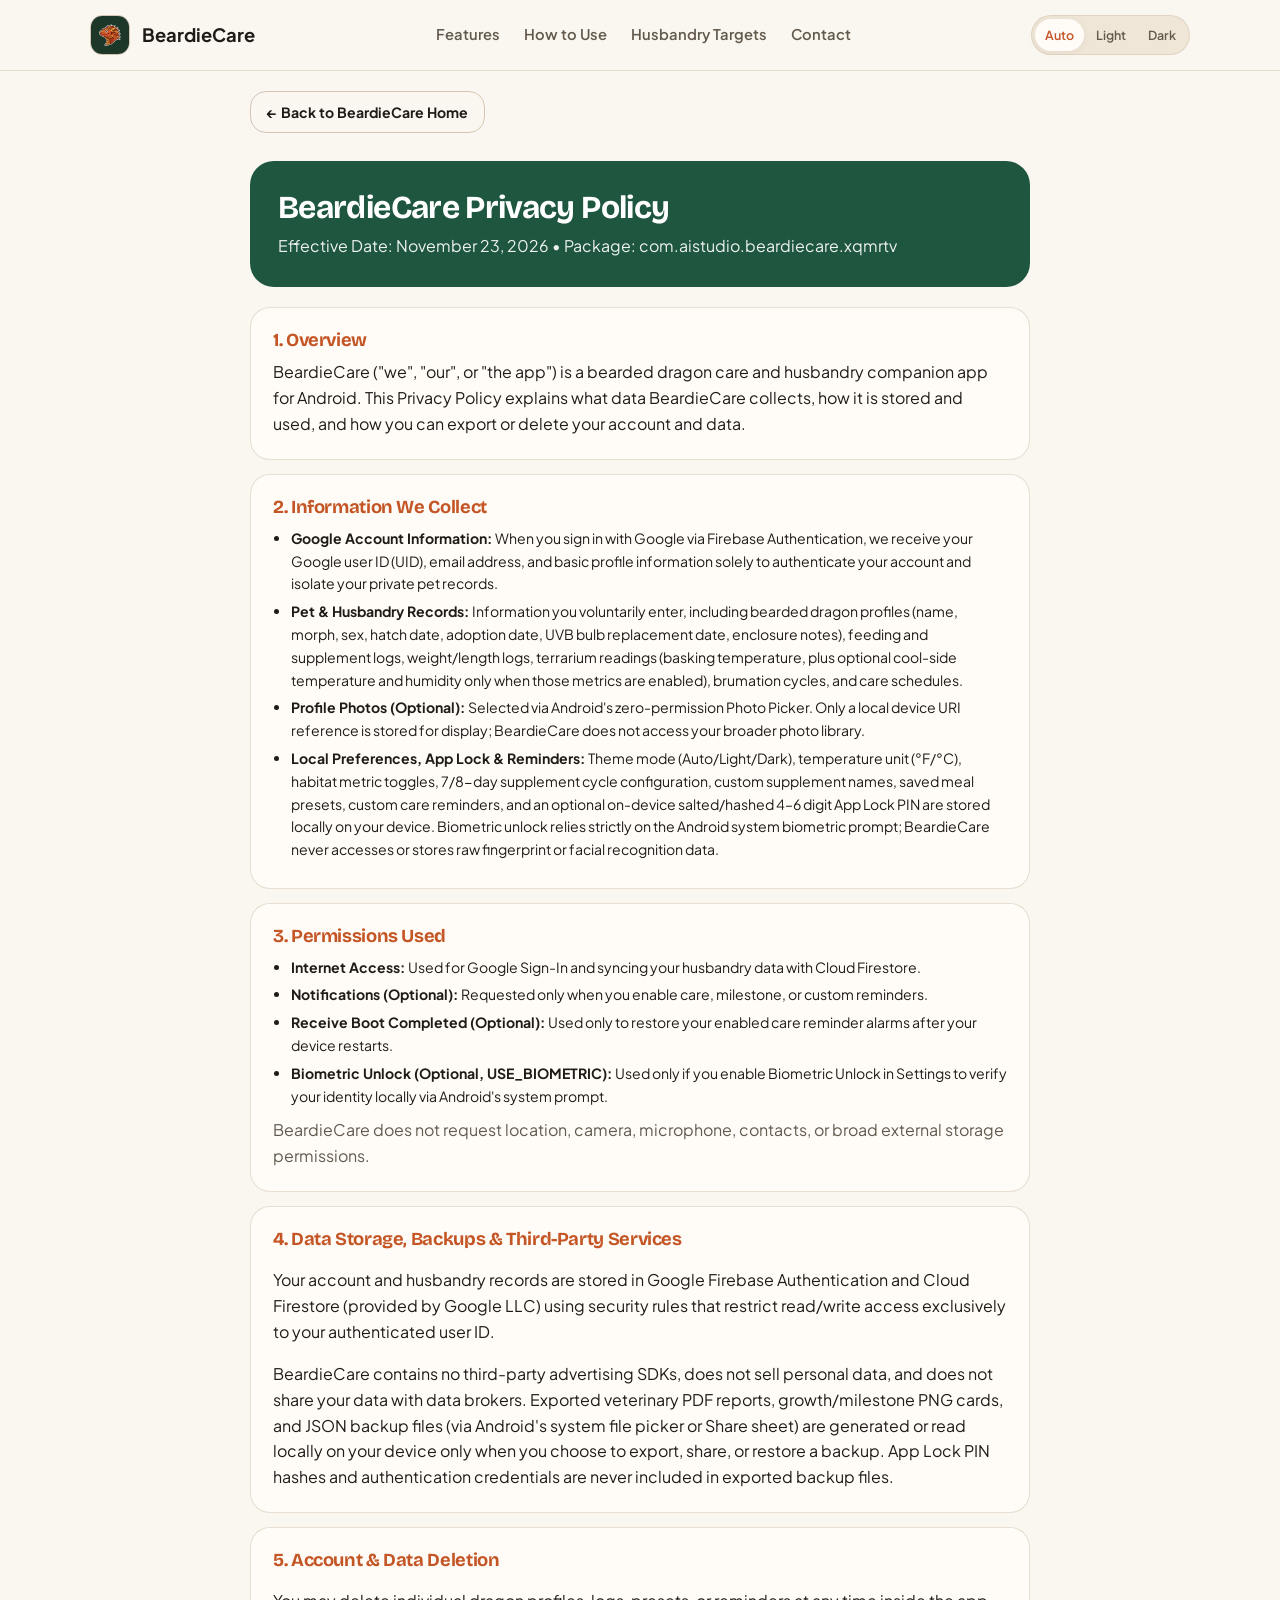
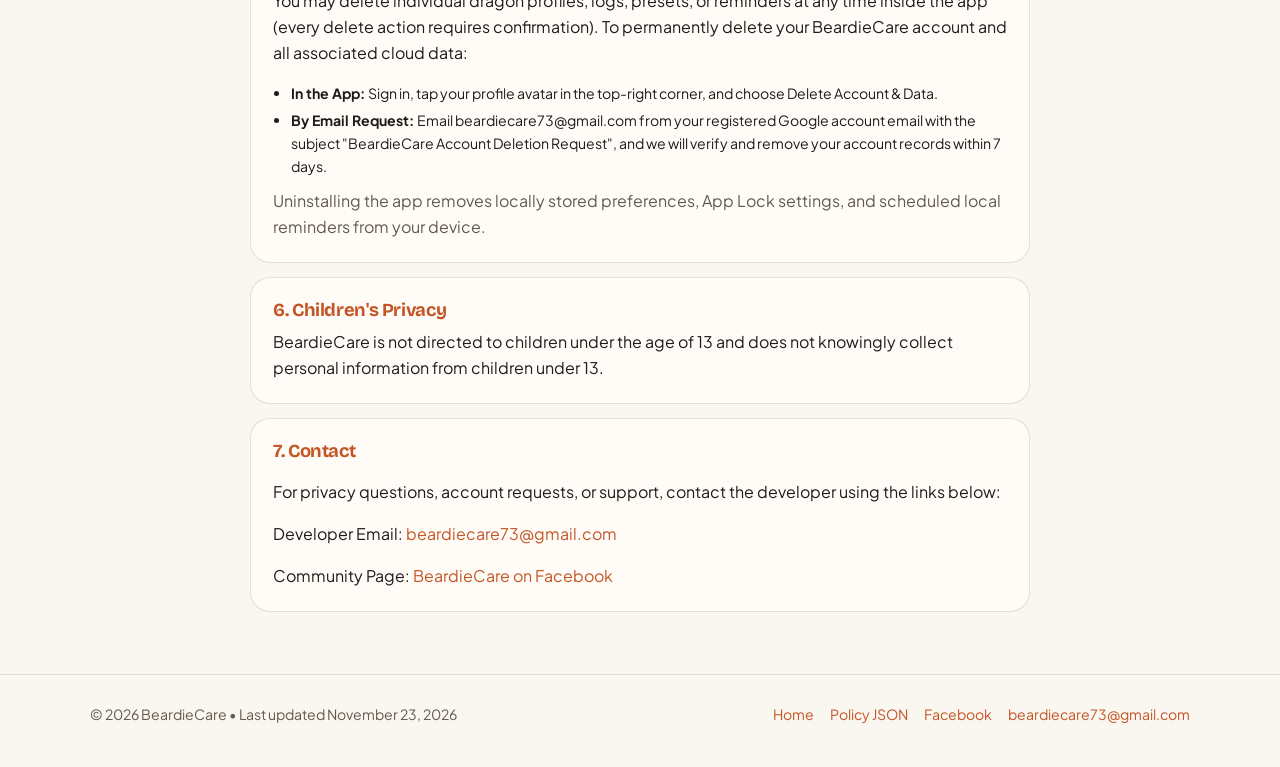
==== docs/privacy.html @ 0549161d "Sync web folder from BeardieCare" ====
<!DOCTYPE html>
<html lang="en" data-theme="auto">
<head>
  <meta charset="UTF-8" />
  <meta name="viewport" content="width=device-width, initial-scale=1.0" />
  <title>BeardieCare — Privacy Policy</title>
  <meta name="description" content="Official Privacy Policy and Data Deletion guide for BeardieCare (com.aistudio.beardiecare.xqmrtv)." />
  <link rel="icon" type="image/png" href="assets/beardiecare_logo_512.png" />
  <link rel="preconnect" href="https://fonts.googleapis.com" />
  <link rel="preconnect" href="https://fonts.gstatic.com" crossorigin />
  <link href="https://fonts.googleapis.com/css2?family=Bricolage+Grotesque:wght@600;700&family=JetBrains+Mono:wght@500;700&family=Plus+Jakarta+Sans:wght@400;500;600;700&display=swap" rel="stylesheet" />
  <link rel="stylesheet" href="styles.css" />
</head>
<body>
  <header class="site-header">
    <div class="container header-inner">
      <a href="index.html" class="brand">
        <img src="assets/beardiecare_logo_512.png" alt="BeardieCare Logo" class="brand-logo" />
        <span>BeardieCare</span>
      </a>

      <nav id="primary-nav" class="nav-links" aria-label="Primary Navigation">
        <a href="index.html#features">Features</a>
        <a href="index.html#how-to-use">How to Use</a>
        <a href="index.html#targets">Husbandry Targets</a>
        <a href="index.html#contact">Contact</a>
      </nav>

      <div class="header-actions">
        <div class="theme-pill-group" role="group" aria-label="Theme Mode">
          <button type="button" class="theme-pill active" data-set-theme="auto" aria-pressed="true">Auto</button>
          <button type="button" class="theme-pill" data-set-theme="light" aria-pressed="false">Light</button>
          <button type="button" class="theme-pill" data-set-theme="dark" aria-pressed="false">Dark</button>
        </div>
        <button type="button" id="mobile-menu-btn" class="mobile-menu-btn" aria-expanded="false" aria-controls="primary-nav">
          Menu
        </button>
      </div>
    </div>
  </header>

  <main class="container" style="max-width:820px;padding-bottom:48px;">
    <div style="margin-top:20px;">
      <a href="index.html" class="btn btn-outline" style="min-height:42px;padding:0 16px;font-size:0.88rem;">&larr; Back to BeardieCare Home</a>
    </div>

    <div id="privacy-content" data-privacy-source="privacy_policy.json" aria-live="polite">
      <div class="privacy-hero">
        <h1>BeardieCare Privacy Policy</h1>
        <p>Loading latest policy&hellip;</p>
      </div>
      <section class="policy-card">
        <p style="margin:0;color:var(--muted);">Loading privacy policy details&hellip;</p>
      </section>
    </div>

    <noscript>
      <section class="policy-card">
        <h2>JavaScript Required to Load Policy Text</h2>
        <p style="margin:0;">
          Please enable JavaScript or view the source Privacy Policy JSON at
          <a href="privacy_policy.json">privacy_policy.json</a>.
        </p>
      </section>
    </noscript>
  </main>

  <footer class="site-footer">
    <div class="container footer-inner">
      <div id="privacy-footer-meta">&copy; 2026 BeardieCare</div>
      <div class="footer-links">
        <a href="index.html">Home</a>
        <a href="privacy_policy.json">Policy JSON</a>
        <a href="https://www.facebook.com/beardiecare73" target="_blank" rel="noopener noreferrer">Facebook</a>
        <a href="mailto:beardiecare73@gmail.com">beardiecare73@gmail.com</a>
      </div>
    </div>
  </footer>

  <script src="app.js"></script>
</body>
</html>
---- docs/styles.css ----
/* BeardieCare Web Theme — Mapped 1:1 to app/src/main/java/com/example/ui/theme/Color.kt & Type.kt */
:root {
  /* Light Palette: Reptilian Desert Terrarium */
  --primary: #C45525;
  --on-primary: #FFFFFF;
  --primary-container: #FFDBD0;
  --on-primary-container: #3E1000;

  --secondary: #1E5640;
  --on-secondary: #FFFFFF;
  --secondary-container: #B5F0D2;
  --on-secondary-container: #002114;

  --tertiary: #B66A00;
  --on-tertiary: #FFFFFF;
  --tertiary-container: #FFDDB7;
  --on-tertiary-container: #3A1E00;

  --bg: #FAF6F0;
  --surface: #FFFCF8;
  --surface-variant: #F0E6D8;
  --outline: #D5C6B3;
  --outline-soft: rgba(213, 198, 179, 0.55);
  --text: #1F1C18;
  --muted: #635A4E;

  /* Semantic Status Accents */
  --optimal: #2B8A5C;
  --amber-status: #D98218;
  --alert: #C93B3B;
  --brumation: #3E4C6E;
  --brumation-light: #DCE3F5;

  --shadow-sm: 0 2px 10px rgba(31, 28, 24, 0.05);
  --shadow-md: 0 10px 28px rgba(31, 28, 24, 0.09);
  --nav-bg: rgba(250, 246, 240, 0.88);
}

:root[data-theme="dark"] {
  /* Dark Palette: Nocturnal Terrarium */
  --primary: #FFB596;
  --on-primary: #5D1D03;
  --primary-container: #8C3611;
  --on-primary-container: #FFDBD0;

  --secondary: #7FD9B0;
  --on-secondary: #003824;
  --secondary-container: #064C34;
  --on-secondary-container: #B5F0D2;

  --tertiary: #FFBA68;
  --on-tertiary: #4D2800;
  --tertiary-container: #6F3D00;
  --on-tertiary-container: #FFDDB7;

  --bg: #121614;
  --surface: #1B211E;
  --surface-variant: #28312C;
  --outline: #444E48;
  --outline-soft: rgba(68, 78, 72, 0.65);
  --text: #F2EDE6;
  --muted: #B3B0A8;

  --brumation-light: #242E46;
  --shadow-sm: 0 2px 12px rgba(0, 0, 0, 0.25);
  --shadow-md: 0 14px 34px rgba(0, 0, 0, 0.4);
  --nav-bg: rgba(18, 22, 20, 0.88);
}

@media (prefers-color-scheme: dark) {
  :root[data-theme="auto"] {
    --primary: #FFB596;
    --on-primary: #5D1D03;
    --primary-container: #8C3611;
    --on-primary-container: #FFDBD0;

    --secondary: #7FD9B0;
    --on-secondary: #003824;
    --secondary-container: #064C34;
    --on-secondary-container: #B5F0D2;

    --tertiary: #FFBA68;
    --on-tertiary: #4D2800;
    --tertiary-container: #6F3D00;
    --on-tertiary-container: #FFDDB7;

    --bg: #121614;
    --surface: #1B211E;
    --surface-variant: #28312C;
    --outline: #444E48;
    --outline-soft: rgba(68, 78, 72, 0.65);
    --text: #F2EDE6;
    --muted: #B3B0A8;

    --brumation-light: #242E46;
    --shadow-sm: 0 2px 12px rgba(0, 0, 0, 0.25);
    --shadow-md: 0 14px 34px rgba(0, 0, 0, 0.4);
    --nav-bg: rgba(18, 22, 20, 0.88);
  }
}

* {
  box-sizing: border-box;
}

html {
  scroll-behavior: smooth;
}

body {
  margin: 0;
  font-family: "Plus Jakarta Sans", system-ui, -apple-system, BlinkMacSystemFont, "Segoe UI", Roboto, sans-serif;
  background-color: var(--bg);
  color: var(--text);
  line-height: 1.62;
  transition: background-color 0.2s ease, color 0.2s ease;
}

h1, h2, h3, .font-display {
  font-family: "Bricolage Grotesque", "Plus Jakarta Sans", system-ui, sans-serif;
  letter-spacing: -0.02em;
  line-height: 1.18;
  margin: 0;
}

.font-mono {
  font-family: "JetBrains Mono", ui-monospace, SFMono-Regular, Menlo, monospace;
}

img {
  max-width: 100%;
  display: block;
}

a {
  color: var(--primary);
  text-decoration: none;
}

a:hover {
  text-decoration: underline;
}

.container {
  width: 100%;
  max-width: 1140px;
  margin: 0 auto;
  padding: 0 20px;
}

/* Top Navigation */
.site-header {
  position: sticky;
  top: 0;
  z-index: 40;
  background: var(--nav-bg);
  backdrop-filter: blur(12px);
  -webkit-backdrop-filter: blur(12px);
  border-bottom: 1px solid var(--outline-soft);
}

.header-inner {
  display: flex;
  align-items: center;
  justify-content: space-between;
  gap: 16px;
  min-height: 70px;
}

.brand {
  display: inline-flex;
  align-items: center;
  gap: 12px;
  color: var(--text);
  font-weight: 700;
  font-size: 1.15rem;
  text-decoration: none;
}

.brand:hover {
  text-decoration: none;
}

.brand-logo {
  width: 40px;
  height: 40px;
  border-radius: 12px;
  object-fit: cover;
  border: 1px solid var(--outline);
}

.nav-links {
  display: flex;
  align-items: center;
  gap: 20px;
}

.nav-links a {
  color: var(--muted);
  font-weight: 600;
  font-size: 0.92rem;
  padding: 6px 2px;
  transition: color 0.15s ease;
}

.nav-links a:hover {
  color: var(--primary);
  text-decoration: none;
}

.header-actions {
  display: flex;
  align-items: center;
  gap: 10px;
}

.theme-pill-group {
  display: inline-flex;
  background: var(--surface-variant);
  border: 1px solid var(--outline-soft);
  border-radius: 999px;
  padding: 3px;
  gap: 2px;
}

.theme-pill {
  border: none;
  background: transparent;
  color: var(--muted);
  font-family: inherit;
  font-size: 0.78rem;
  font-weight: 600;
  padding: 6px 10px;
  border-radius: 999px;
  cursor: pointer;
  min-height: 32px;
  transition: background-color 0.15s ease, color 0.15s ease;
}

.theme-pill.active {
  background: var(--surface);
  color: var(--primary);
  box-shadow: var(--shadow-sm);
}

.mobile-menu-btn {
  display: none;
  border: 1px solid var(--outline);
  background: var(--surface);
  color: var(--text);
  border-radius: 12px;
  padding: 8px 12px;
  font-family: inherit;
  font-weight: 600;
  cursor: pointer;
  min-height: 40px;
}

/* Hero Banner */
.hero-section {
  padding: 32px 0 48px;
}

.hero-grid {
  display: grid;
  grid-template-columns: 1.25fr 0.95fr;
  gap: 24px;
  align-items: stretch;
}

.hero-banner-card {
  position: relative;
  border-radius: 28px;
  overflow: hidden;
  min-height: 430px;
  display: flex;
  flex-direction: column;
  justify-content: flex-end;
  padding: 32px;
  border: 1px solid var(--outline-soft);
  box-shadow: var(--shadow-md);
}

.hero-banner-img {
  position: absolute;
  inset: 0;
  width: 100%;
  height: 100%;
  object-fit: cover;
  z-index: 0;
}

.hero-banner-scrim {
  position: absolute;
  inset: 0;
  background: linear-gradient(180deg, rgba(16, 26, 21, 0.25) 0%, rgba(16, 26, 21, 0.88) 65%, rgba(16, 26, 21, 0.95) 100%);
  z-index: 1;
}

.hero-banner-content {
  position: relative;
  z-index: 2;
  color: #FFFFFF;
}

.hero-badge-row {
  display: flex;
  flex-wrap: wrap;
  align-items: center;
  gap: 8px;
  margin-bottom: 14px;
}

.pill-badge {
  display: inline-flex;
  align-items: center;
  gap: 6px;
  padding: 5px 12px;
  border-radius: 999px;
  font-size: 0.78rem;
  font-weight: 700;
  letter-spacing: 0.02em;
}

.pill-terracotta {
  background: #C45525;
  color: #FFFFFF;
}

.pill-emerald {
  background: rgba(30, 86, 64, 0.92);
  color: #B5F0D2;
  border: 1px solid rgba(181, 240, 210, 0.35);
}

.pill-surface {
  background: var(--secondary-container);
  color: var(--on-secondary-container);
}

.pill-amber {
  background: var(--tertiary-container);
  color: var(--on-tertiary-container);
}

.hero-banner-content h1 {
  font-size: clamp(1.9rem, 3.5vw, 2.75rem);
  margin-bottom: 12px;
  color: #FFFFFF;
}

.hero-banner-content p {
  margin: 0 0 22px;
  font-size: 1.02rem;
  color: #E7EFEA;
  max-width: 56ch;
}

.cta-row {
  display: flex;
  flex-wrap: wrap;
  gap: 12px;
}

.btn {
  display: inline-flex;
  align-items: center;
  justify-content: center;
  gap: 8px;
  min-height: 48px;
  padding: 0 20px;
  border-radius: 16px;
  font-family: inherit;
  font-size: 0.95rem;
  font-weight: 700;
  cursor: pointer;
  border: 1px solid transparent;
  transition: transform 0.12s ease, opacity 0.15s ease, background-color 0.15s ease;
  text-decoration: none;
}

.btn:hover {
  transform: translateY(-1px);
  text-decoration: none;
}

.btn-primary {
  background: var(--primary);
  color: var(--on-primary);
}

.btn-secondary {
  background: var(--secondary);
  color: var(--on-secondary);
}

.btn-tonal {
  background: var(--primary-container);
  color: var(--on-primary-container);
}

.btn-outline-light {
  background: rgba(255, 255, 255, 0.12);
  color: #FFFFFF;
  border-color: rgba(255, 255, 255, 0.35);
}

.btn-outline {
  background: transparent;
  color: var(--text);
  border-color: var(--outline);
}

/* Interactive Sanctuary Preview Card */
.sanctuary-preview-card {
  background: var(--surface);
  border: 1px solid var(--outline);
  border-radius: 28px;
  padding: 22px;
  box-shadow: var(--shadow-md);
  display: flex;
  flex-direction: column;
  gap: 14px;
}

.preview-dragon-header {
  display: flex;
  align-items: center;
  gap: 14px;
}

.preview-avatar {
  width: 68px;
  height: 68px;
  border-radius: 50%;
  object-fit: cover;
  border: 2px solid var(--primary);
  flex-shrink: 0;
}

.preview-dragon-meta h2 {
  font-size: 1.35rem;
  margin-bottom: 4px;
}

.preview-subtext {
  font-size: 0.85rem;
  color: var(--muted);
}

.ticker-box {
  background: var(--surface-variant);
  border-radius: 20px;
  padding: 14px 16px;
}

.ticker-top {
  display: flex;
  justify-content: space-between;
  align-items: center;
  margin-bottom: 6px;
}

.ticker-label {
  font-size: 0.72rem;
  font-weight: 700;
  letter-spacing: 0.08em;
  color: var(--primary);
}

.ticker-clock {
  font-size: 0.95rem;
  font-weight: 700;
  color: var(--secondary);
}

.ticker-age-main {
  font-size: 1.45rem;
  font-weight: 700;
}

.ticker-age-sub {
  font-size: 0.82rem;
  color: var(--muted);
}

.preview-metrics-grid {
  display: grid;
  grid-template-columns: repeat(2, 1fr);
  gap: 10px;
}

.mini-stat {
  background: var(--surface-variant);
  border-radius: 16px;
  padding: 12px;
}

.mini-stat-label {
  font-size: 0.74rem;
  color: var(--muted);
  font-weight: 600;
}

.mini-stat-value {
  font-size: 1.05rem;
  font-weight: 700;
  margin-top: 2px;
}

.quick-pills-row {
  display: grid;
  grid-template-columns: repeat(3, 1fr);
  gap: 8px;
}

.quick-pill {
  background: var(--secondary-container);
  color: var(--on-secondary-container);
  border-radius: 14px;
  text-align: center;
  padding: 9px 6px;
  font-size: 0.8rem;
  font-weight: 700;
}

/* Section Framing */
.section-block {
  padding: 48px 0;
}

.section-header {
  max-width: 720px;
  margin-bottom: 28px;
}

.section-eyebrow {
  display: inline-block;
  font-size: 0.78rem;
  font-weight: 700;
  letter-spacing: 0.08em;
  text-transform: uppercase;
  color: var(--primary);
  margin-bottom: 6px;
}

.section-header h2 {
  font-size: clamp(1.55rem, 2.8vw, 2.2rem);
  margin-bottom: 8px;
}

.section-header p {
  margin: 0;
  color: var(--muted);
  font-size: 1rem;
}

/* Feature Cards Grid */
.features-grid {
  display: grid;
  grid-template-columns: repeat(3, 1fr);
  gap: 18px;
}

.feature-card {
  background: var(--surface);
  border: 1px solid var(--outline-soft);
  border-radius: 22px;
  padding: 22px;
  box-shadow: var(--shadow-sm);
  display: flex;
  flex-direction: column;
  gap: 10px;
}

.feature-icon-chip {
  width: 44px;
  height: 44px;
  border-radius: 14px;
  background: var(--primary-container);
  color: var(--on-primary-container);
  display: grid;
  place-items: center;
  font-size: 1.3rem;
  font-weight: 700;
}

.feature-icon-chip.emerald {
  background: var(--secondary-container);
  color: var(--on-secondary-container);
}

.feature-icon-chip.amber {
  background: var(--tertiary-container);
  color: var(--on-tertiary-container);
}

.feature-card h3 {
  font-size: 1.15rem;
}

.feature-card p {
  margin: 0;
  color: var(--muted);
  font-size: 0.93rem;
}

.feature-bullets {
  margin: 4px 0 0;
  padding-left: 18px;
  color: var(--text);
  font-size: 0.88rem;
}

.feature-bullets li {
  margin-bottom: 5px;
}

/* Brumation & Habitat Feature Split */
.spotlight-grid {
  display: grid;
  grid-template-columns: 1fr 1fr;
  gap: 22px;
  margin-top: 24px;
}

.spotlight-card {
  background: var(--surface);
  border: 1px solid var(--outline);
  border-radius: 24px;
  overflow: hidden;
  box-shadow: var(--shadow-sm);
  display: flex;
  flex-direction: column;
}

.spotlight-media {
  position: relative;
  height: 220px;
  overflow: hidden;
}

.spotlight-media img {
  width: 100%;
  height: 100%;
  object-fit: cover;
}

.spotlight-body {
  padding: 22px;
  display: flex;
  flex-direction: column;
  gap: 10px;
}

/* Interactive How-To Guide */
.guide-controls {
  display: flex;
  flex-wrap: wrap;
  gap: 12px;
  align-items: center;
  justify-content: space-between;
  margin-bottom: 18px;
}

.guide-search-wrap {
  flex: 1 1 260px;
  max-width: 380px;
}

.guide-search-input {
  width: 100%;
  min-height: 46px;
  padding: 10px 16px;
  border-radius: 16px;
  border: 1px solid var(--outline);
  background: var(--surface);
  color: var(--text);
  font-family: inherit;
  font-size: 0.95rem;
}

.guide-search-input:focus {
  outline: 2px solid var(--primary);
  outline-offset: 1px;
}

.chip-row {
  display: flex;
  flex-wrap: wrap;
  gap: 8px;
}

.filter-chip {
  min-height: 40px;
  padding: 0 14px;
  border-radius: 999px;
  border: 1px solid var(--outline);
  background: var(--surface);
  color: var(--muted);
  font-family: inherit;
  font-size: 0.84rem;
  font-weight: 600;
  cursor: pointer;
  transition: all 0.15s ease;
}

.filter-chip.active {
  background: var(--secondary);
  color: var(--on-secondary);
  border-color: var(--secondary);
}

.guide-cards-grid {
  display: grid;
  grid-template-columns: repeat(2, 1fr);
  gap: 16px;
}

.guide-card {
  background: var(--surface);
  border: 1px solid var(--outline-soft);
  border-radius: 20px;
  padding: 20px;
  box-shadow: var(--shadow-sm);
}

.guide-card[hidden] {
  display: none;
}

.guide-card-cat {
  font-size: 0.74rem;
  font-weight: 700;
  letter-spacing: 0.06em;
  text-transform: uppercase;
  color: var(--secondary);
  margin-bottom: 4px;
}

.guide-card h3 {
  font-size: 1.12rem;
  margin-bottom: 6px;
}

.guide-card .guide-summary {
  margin: 0 0 10px;
  font-size: 0.9rem;
  color: var(--muted);
}

.guide-steps {
  margin: 0;
  padding-left: 18px;
  font-size: 0.89rem;
}

.guide-steps li {
  margin-bottom: 6px;
}

.empty-guide-msg {
  background: var(--surface);
  border: 1px dashed var(--outline);
  border-radius: 20px;
  padding: 28px;
  text-align: center;
  color: var(--muted);
}

/* Husbandry Reference Bar */
.targets-header-row {
  display: flex;
  flex-wrap: wrap;
  justify-content: space-between;
  align-items: flex-end;
  gap: 16px;
  margin-bottom: 24px;
}

.unit-toggle-group {
  display: inline-flex;
  background: var(--surface-variant);
  border: 1px solid var(--outline);
  border-radius: 14px;
  padding: 4px;
  gap: 4px;
}

.unit-btn {
  min-height: 38px;
  padding: 0 14px;
  border-radius: 10px;
  border: none;
  background: transparent;
  color: var(--muted);
  font-family: inherit;
  font-weight: 700;
  cursor: pointer;
}

.unit-btn.active {
  background: var(--primary);
  color: var(--on-primary);
}

.targets-grid {
  display: grid;
  grid-template-columns: repeat(4, 1fr);
  gap: 14px;
}

.target-tile {
  background: var(--surface);
  border: 1px solid var(--outline-soft);
  border-radius: 20px;
  padding: 18px;
}

.target-value {
  font-size: 1.55rem;
  font-weight: 700;
  color: var(--primary);
  margin: 6px 0 4px;
}

.stages-strip {
  margin-top: 16px;
  background: var(--surface-variant);
  border-radius: 20px;
  padding: 16px 20px;
  display: flex;
  flex-wrap: wrap;
  justify-content: space-between;
  align-items: center;
  gap: 10px;
}

/* Privacy & Backup Summary Band */
.surface-band {
  background: var(--surface);
  border: 1px solid var(--outline-soft);
  border-radius: 28px;
  padding: 28px;
  box-shadow: var(--shadow-sm);
}

.two-col-split {
  display: grid;
  grid-template-columns: 1.15fr 0.85fr;
  gap: 24px;
  align-items: center;
}

.contact-card {
  background: var(--surface-variant);
  border-radius: 20px;
  padding: 20px;
  display: flex;
  flex-direction: column;
  gap: 12px;
}

/* Footer */
.site-footer {
  border-top: 1px solid var(--outline-soft);
  padding: 28px 0 42px;
  color: var(--muted);
  font-size: 0.88rem;
}

.footer-inner {
  display: flex;
  flex-wrap: wrap;
  justify-content: space-between;
  align-items: center;
  gap: 12px;
}

.footer-links {
  display: flex;
  flex-wrap: wrap;
  gap: 16px;
}

/* Privacy Standalone Page */
.privacy-hero {
  background: var(--secondary);
  color: #FFFFFF;
  border-radius: 24px;
  padding: 28px;
  margin: 28px 0 20px;
}

.privacy-hero h1 {
  color: #FFFFFF;
  margin-bottom: 6px;
}

.privacy-hero p {
  margin: 0;
  opacity: 0.92;
}

.policy-card {
  background: var(--surface);
  border: 1px solid var(--outline-soft);
  border-radius: 20px;
  padding: 22px;
  margin-bottom: 14px;
}

.policy-card h2 {
  font-size: 1.15rem;
  color: var(--primary);
  margin-bottom: 8px;
}

/* Responsive Breakpoints */
@media (max-width: 960px) {
  .hero-grid,
  .spotlight-grid,
  .two-col-split {
    grid-template-columns: 1fr;
  }
  .features-grid {
    grid-template-columns: repeat(2, 1fr);
  }
  .targets-grid {
    grid-template-columns: repeat(2, 1fr);
  }
}

@media (max-width: 720px) {
  .nav-links {
    display: none;
    position: absolute;
    top: 70px;
    left: 0;
    right: 0;
    background: var(--surface);
    border-bottom: 1px solid var(--outline);
    flex-direction: column;
    align-items: stretch;
    padding: 12px 20px 18px;
    gap: 8px;
    box-shadow: var(--shadow-md);
  }
  .nav-links.open {
    display: flex;
  }
  .mobile-menu-btn {
    display: inline-flex;
    align-items: center;
  }
  .features-grid,
  .guide-cards-grid,
  .targets-grid {
    grid-template-columns: 1fr;
  }
  .hero-banner-card {
    min-height: 360px;
    padding: 22px;
  }
}
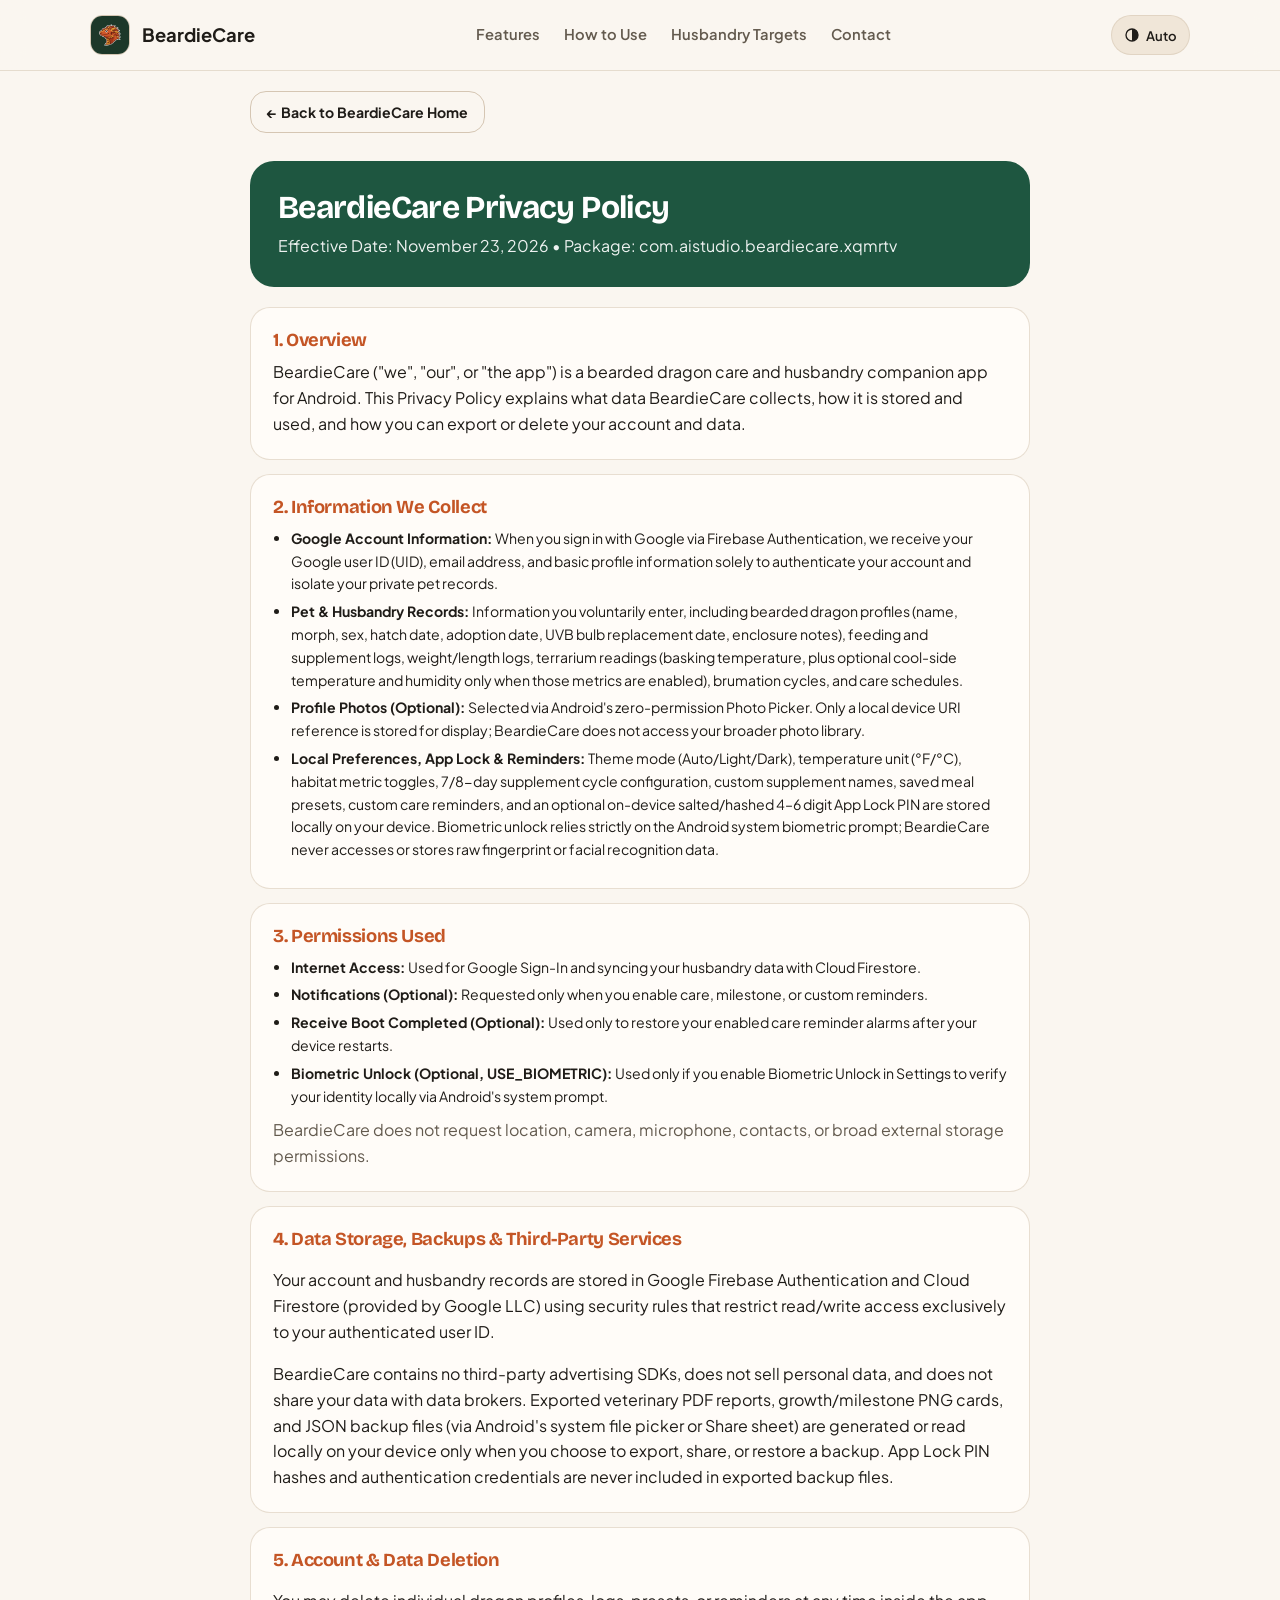
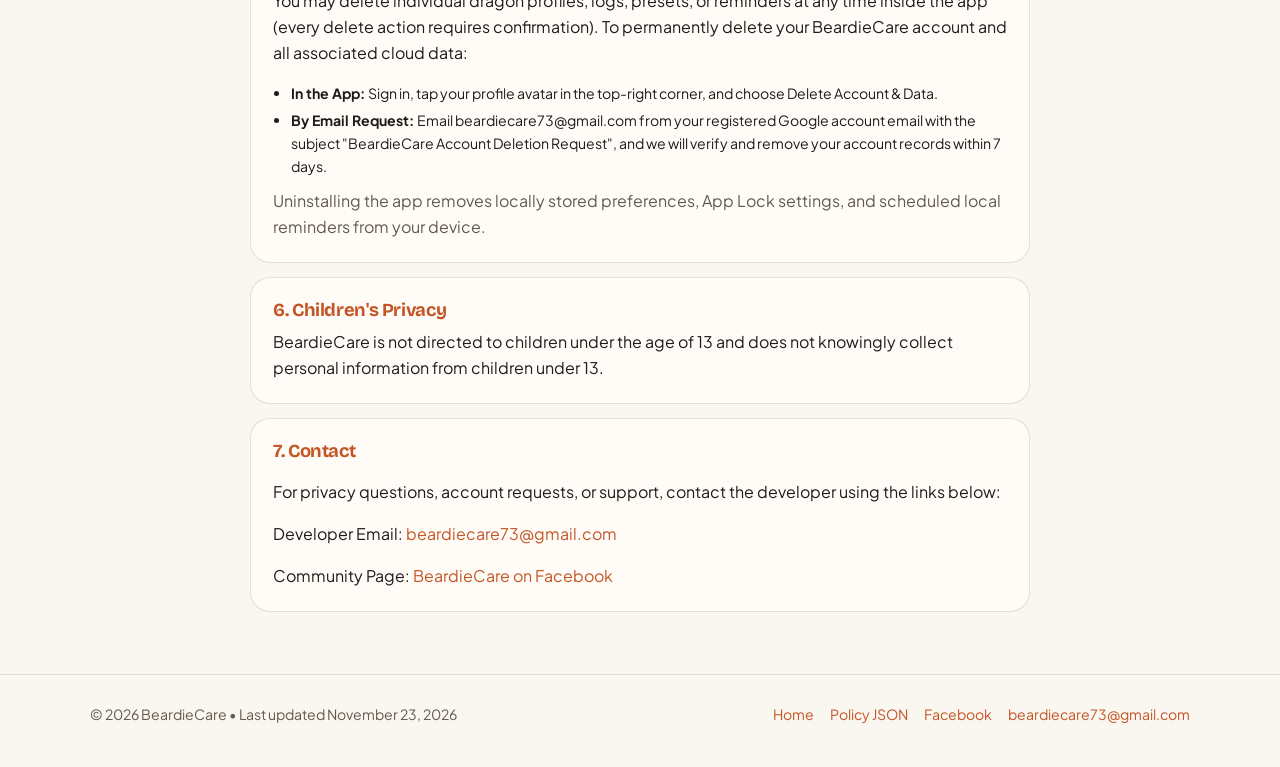
==== commit 1f8d225d: "Sync web folder from BeardieCare" ====
--- a/docs/privacy.html
+++ b/docs/privacy.html
@@ -27,13 +27,16 @@
       </nav>
 
       <div class="header-actions">
-        <div class="theme-pill-group" role="group" aria-label="Theme Mode">
-          <button type="button" class="theme-pill active" data-set-theme="auto" aria-pressed="true">Auto</button>
-          <button type="button" class="theme-pill" data-set-theme="light" aria-pressed="false">Light</button>
-          <button type="button" class="theme-pill" data-set-theme="dark" aria-pressed="false">Dark</button>
-        </div>
-        <button type="button" id="mobile-menu-btn" class="mobile-menu-btn" aria-expanded="false" aria-controls="primary-nav">
-          Menu
+        <button type="button" id="theme-toggle-btn" class="theme-toggle-btn" aria-label="Theme: Auto. Switch theme mode" title="Theme: Auto — Click to switch (Auto / Light / Dark)">
+          <span class="theme-icon" aria-hidden="true"></span>
+          <span class="theme-label">Auto</span>
+        </button>
+        <button type="button" id="mobile-menu-btn" class="mobile-menu-btn" aria-expanded="false" aria-controls="primary-nav" aria-label="Open navigation menu">
+          <span class="hamburger-icon" aria-hidden="true">
+            <span></span>
+            <span></span>
+            <span></span>
+          </span>
         </button>
       </div>
     </div>
--- a/docs/styles.css
+++ b/docs/styles.css
@@ -214,46 +214,110 @@
   gap: 10px;
 }
 
-.theme-pill-group {
+.theme-toggle-btn {
   display: inline-flex;
+  align-items: center;
+  justify-content: center;
+  gap: 6px;
+  border: 1px solid var(--outline-soft);
   background: var(--surface-variant);
-  border: 1px solid var(--outline-soft);
-  border-radius: 999px;
-  padding: 3px;
-  gap: 2px;
-}
-
-.theme-pill {
-  border: none;
-  background: transparent;
-  color: var(--muted);
+  color: var(--text);
   font-family: inherit;
-  font-size: 0.78rem;
+  font-size: 0.82rem;
   font-weight: 600;
-  padding: 6px 10px;
+  padding: 0 12px;
   border-radius: 999px;
   cursor: pointer;
-  min-height: 32px;
-  transition: background-color 0.15s ease, color 0.15s ease;
-}
-
-.theme-pill.active {
-  background: var(--surface);
+  min-height: 40px;
+  transition: background-color 0.15s ease, border-color 0.15s ease, color 0.15s ease;
+}
+
+.theme-toggle-btn:hover {
+  background: var(--surface);
+  border-color: var(--outline);
   color: var(--primary);
-  box-shadow: var(--shadow-sm);
+}
+
+.theme-icon {
+  display: inline-flex;
+  align-items: center;
+  justify-content: center;
+  width: 16px;
+  height: 16px;
+  flex-shrink: 0;
+}
+
+.theme-icon svg {
+  width: 16px;
+  height: 16px;
+  display: block;
 }
 
 .mobile-menu-btn {
   display: none;
+  justify-content: center;
+  align-items: center;
   border: 1px solid var(--outline);
   background: var(--surface);
   color: var(--text);
   border-radius: 12px;
-  padding: 8px 12px;
-  font-family: inherit;
-  font-weight: 600;
+  width: 42px;
+  height: 42px;
+  padding: 0;
   cursor: pointer;
-  min-height: 40px;
+  transition: background-color 0.15s ease, border-color 0.15s ease;
+}
+
+.mobile-menu-btn:hover,
+.mobile-menu-btn[aria-expanded="true"] {
+  border-color: var(--primary);
+  color: var(--primary);
+}
+
+.hamburger-icon {
+  display: flex;
+  flex-direction: column;
+  justify-content: center;
+  align-items: center;
+  gap: 4px;
+  width: 18px;
+  height: 18px;
+  transform-origin: center;
+  transition: transform 0.28s cubic-bezier(0.22, 1, 0.36, 1);
+}
+
+.hamburger-icon span {
+  display: block;
+  width: 18px;
+  height: 2px;
+  border-radius: 999px;
+  background: currentColor;
+  transform-origin: center;
+  transition: transform 0.28s cubic-bezier(0.22, 1, 0.36, 1), opacity 0.2s ease;
+}
+
+.mobile-menu-btn[aria-expanded="true"] .hamburger-icon {
+  transform: rotate(90deg);
+}
+
+.mobile-menu-btn[aria-expanded="true"] .hamburger-icon span:nth-child(1) {
+  transform: translateY(6px) rotate(45deg);
+}
+
+.mobile-menu-btn[aria-expanded="true"] .hamburger-icon span:nth-child(2) {
+  opacity: 0;
+  transform: scaleX(0.2);
+}
+
+.mobile-menu-btn[aria-expanded="true"] .hamburger-icon span:nth-child(3) {
+  transform: translateY(-6px) rotate(-45deg);
+}
+
+@media (prefers-reduced-motion: reduce) {
+  .hamburger-icon,
+  .hamburger-icon span {
+    transition: none;
+  }
 }
 
 /* Hero Banner */
@@ -963,3 +1027,13 @@
     padding: 22px;
   }
 }
+
+@media (max-width: 440px) {
+  .theme-toggle-btn {
+    width: 40px;
+    padding: 0;
+  }
+  .theme-label {
+    display: none;
+  }
+}
